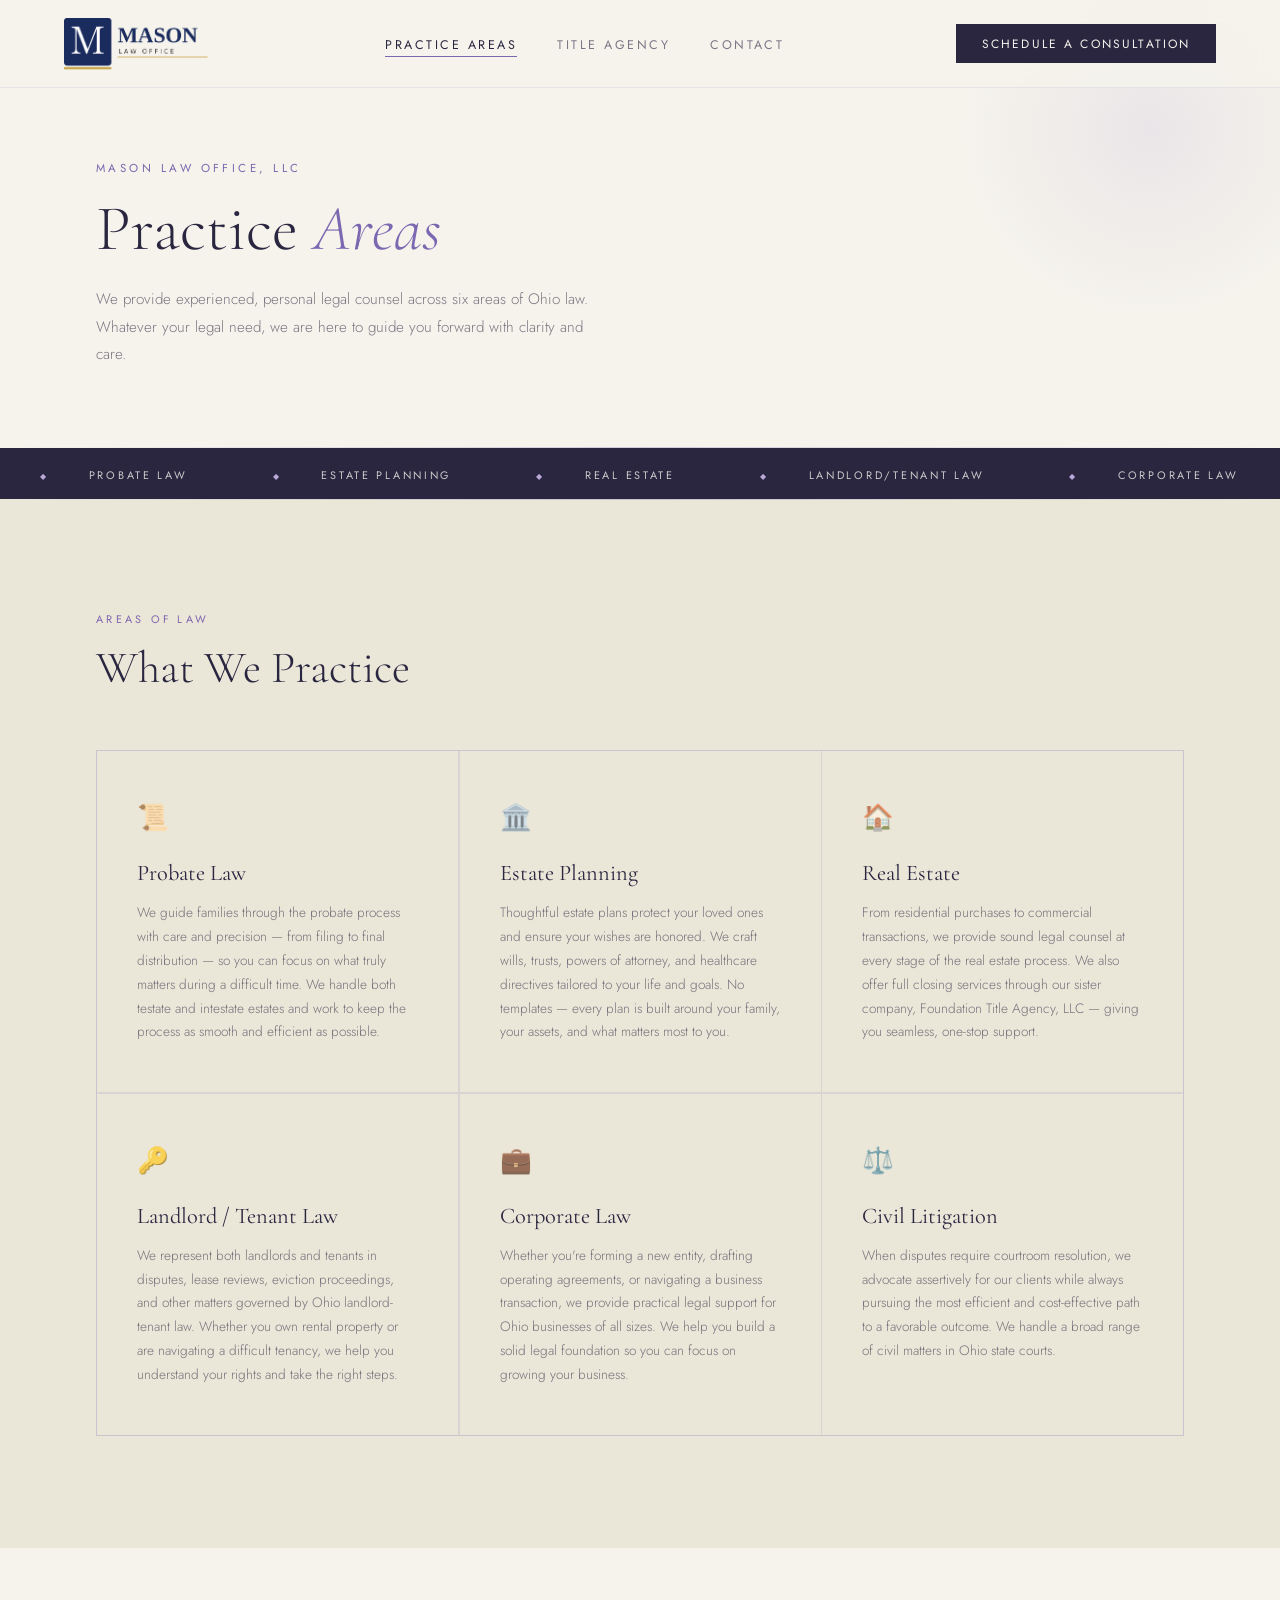
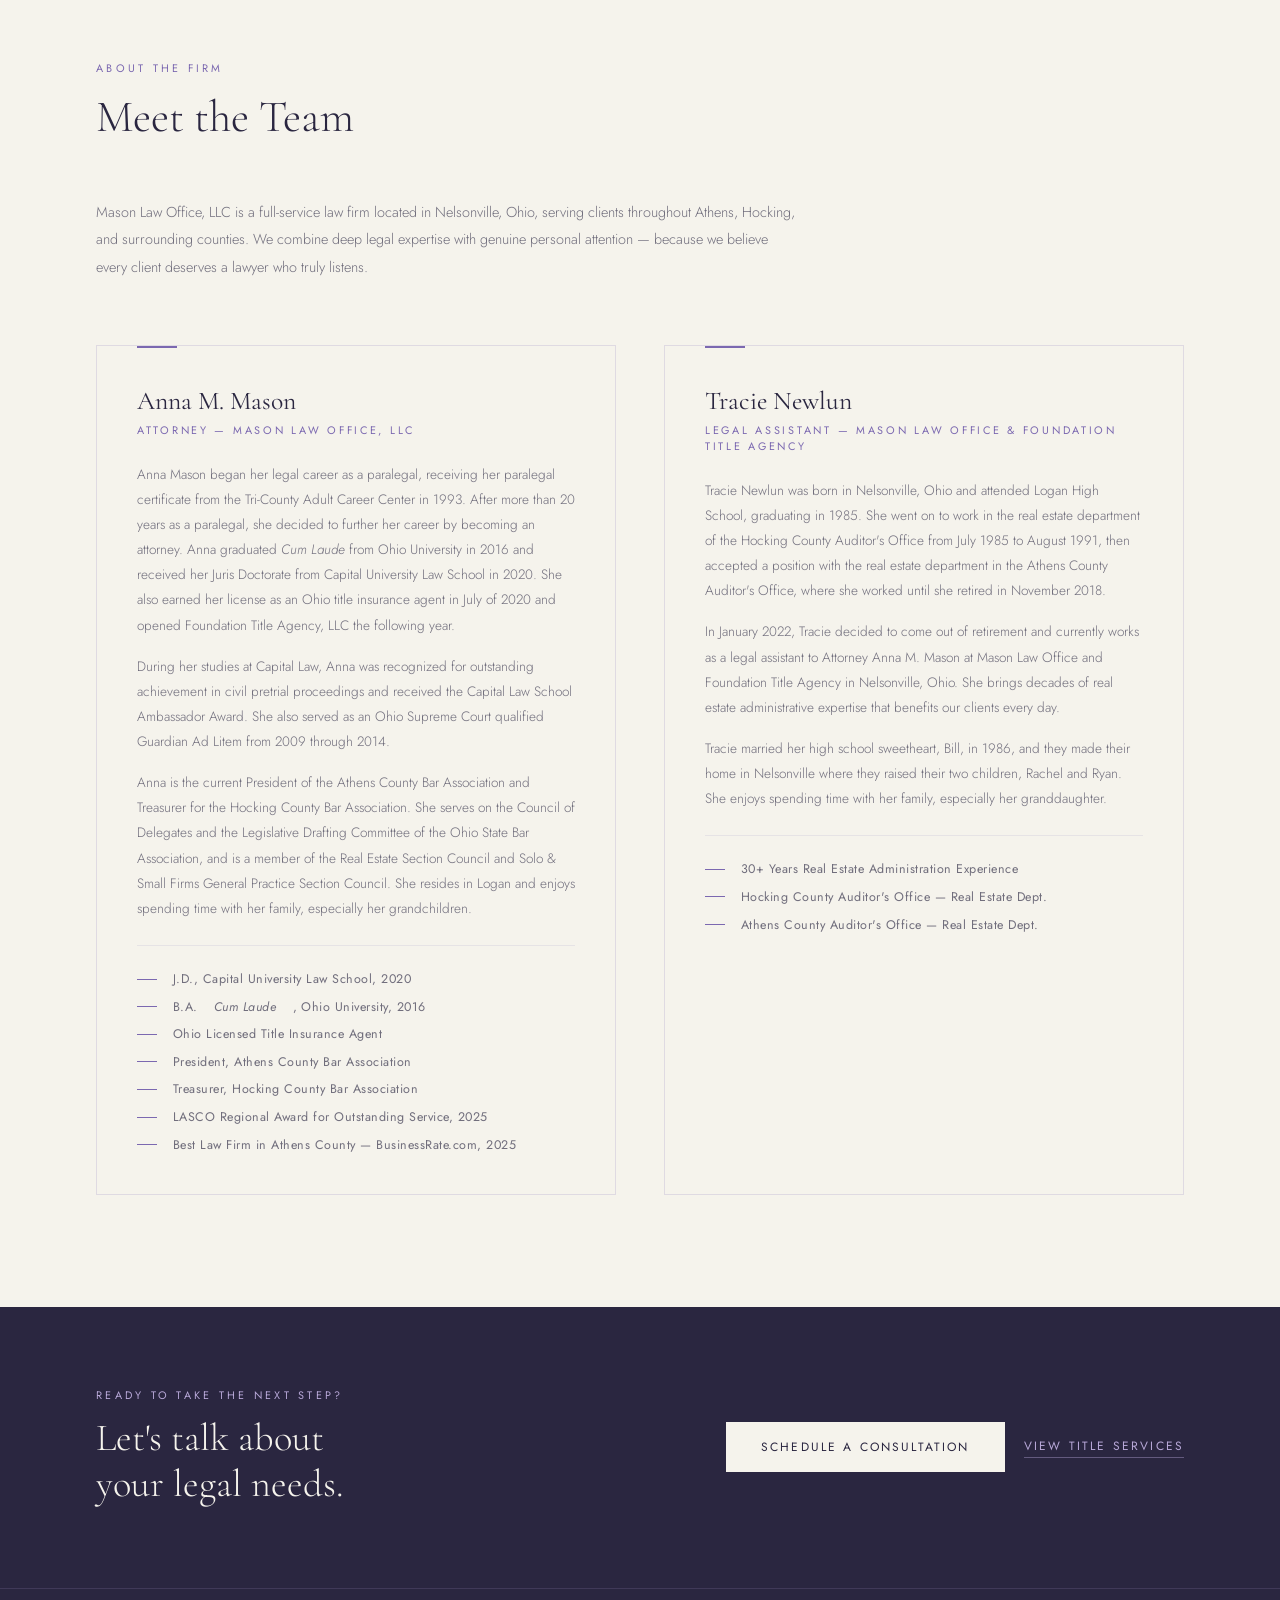
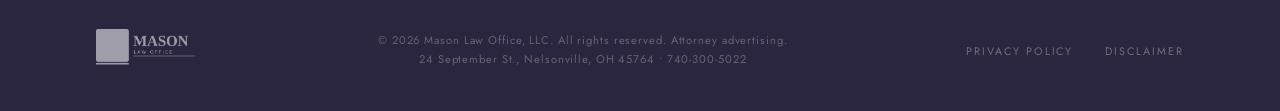
==== practice.html @ 4a32f4f4 "Add files via upload" ====
<!DOCTYPE html>
<html lang="en">
<head>
<meta charset="UTF-8" />
<meta name="viewport" content="width=device-width, initial-scale=1.0" />
<title>Practice Areas — Mason Law Office, LLC</title>
<link rel="stylesheet" href="style.css" />
<style>
  /* ── PRACTICE PAGE STYLES ── */

  /* PRACTICE GRID */
  #practice { background: var(--cream-dk); position: relative; }
  #practice::before { content: ''; position: absolute; top: 0; left: 0; right: 0; height: 1px; background: linear-gradient(to right, transparent, rgba(123,104,176,0.3), transparent); }
  .practice-grid { display: grid; grid-template-columns: repeat(3, 1fr); gap: 1.5px; background: rgba(123,104,176,0.15); border: 1.5px solid rgba(123,104,176,0.15); }
  .practice-card { background: var(--cream-dk); padding: 3rem 2.5rem; transition: background 0.3s; position: relative; overflow: hidden; }
  .practice-card::after { content: ''; position: absolute; bottom: 0; left: 0; height: 2px; width: 0; background: var(--lavender-dk); transition: width 0.4s ease; }
  .practice-card:hover { background: #E8E2F5; }
  .practice-card:hover::after { width: 100%; }
  .card-icon { font-size: 1.6rem; margin-bottom: 1.5rem; display: block; opacity: 0.75; }
  .card-title { font-family: 'Cormorant Garamond', serif; font-size: 1.4rem; font-weight: 400; color: var(--ink); margin-bottom: 0.9rem; line-height: 1.2; }
  .card-body { font-size: 0.85rem; font-weight: 300; line-height: 1.75; color: rgba(42,38,64,0.6); }

  /* ABOUT / TEAM */
  #about { background: var(--cream); }
  .about-intro { max-width: 700px; margin-bottom: 4rem; }
  .about-body { font-size: 0.9rem; font-weight: 300; line-height: 1.9; color: rgba(42,38,64,0.65); margin-bottom: 1.5rem; }
  .team-grid { display: grid; grid-template-columns: 1fr 1fr; gap: 3rem; }
  .team-card { border: 1px solid rgba(123,104,176,0.18); padding: 2.5rem; position: relative; background: var(--cream); transition: box-shadow 0.3s; }
  .team-card:hover { box-shadow: 0 8px 32px rgba(123,104,176,0.1); }
  .team-card::before { content: ''; position: absolute; top: 0; left: 2.5rem; width: 40px; height: 2px; background: var(--lavender-dk); }
  .team-name { font-family: 'Cormorant Garamond', serif; font-size: 1.6rem; font-weight: 400; color: var(--ink); margin-bottom: 0.3rem; line-height: 1.2; }
  .team-role { font-size: 0.68rem; letter-spacing: 0.25em; text-transform: uppercase; color: var(--lavender-dk); margin-bottom: 1.5rem; display: block; }
  .team-bio { font-size: 0.85rem; font-weight: 300; line-height: 1.85; color: rgba(42,38,64,0.65); }
  .team-bio + .team-bio { margin-top: 1rem; }
  .credentials { display: flex; flex-direction: column; gap: 0.6rem; margin-top: 1.5rem; padding-top: 1.5rem; border-top: 1px solid rgba(123,104,176,0.12); }
  .cred-item { display: flex; align-items: center; gap: 1rem; font-size: 0.78rem; letter-spacing: 0.04em; color: rgba(42,38,64,0.65); }
  .cred-item::before { content: ''; width: 20px; height: 1px; background: var(--lavender-dk); flex-shrink: 0; }

  /* CTA BAND */
  .cta-band {
    background: var(--ink); padding: 5rem 6rem;
    display: flex; align-items: center; justify-content: space-between; gap: 3rem;
  }
  .cta-band-text {}
  .cta-band-label { font-size: 0.68rem; letter-spacing: 0.3em; text-transform: uppercase; color: var(--lavender); margin-bottom: 0.8rem; display: block; }
  .cta-band-title { font-family: 'Cormorant Garamond', serif; font-size: 2.4rem; font-weight: 300; color: var(--cream); line-height: 1.2; }
  .cta-band-actions { display: flex; gap: 1.2rem; align-items: center; flex-shrink: 0; }
  .btn-primary-light { font-size: 0.75rem; letter-spacing: 0.18em; text-transform: uppercase; color: var(--ink); background: var(--cream); padding: 1rem 2.2rem; text-decoration: none; transition: background 0.25s, transform 0.2s; display: inline-block; }
  .btn-primary-light:hover { background: var(--lavender); transform: translateY(-2px); }
  .btn-ghost-light { font-size: 0.75rem; letter-spacing: 0.18em; text-transform: uppercase; color: var(--lavender); text-decoration: none; border-bottom: 1px solid rgba(185,169,217,0.4); padding-bottom: 2px; }
  .btn-ghost-light:hover { color: var(--cream); border-color: var(--cream); }

  @media (max-width: 900px) {
    .practice-grid { grid-template-columns: 1fr; }
    .team-grid { grid-template-columns: 1fr; }
    .cta-band { flex-direction: column; align-items: flex-start; padding: 4rem 2rem; }
  }
</style>
</head>
<body>

<!-- NAV -->
<nav>
  <a class="nav-logo" href="index.html"><img src="mason_law_office_logo.png" alt="Mason Law Office, LLC" /></a>
  <ul class="nav-links">
    <li><a href="practice.html" class="active">Practice Areas</a></li>
    <li><a href="title.html">Title Agency</a></li>
    <li><a href="contact.html">Contact</a></li>
  </ul>
  <a class="nav-cta" href="contact.html">Schedule a Consultation</a>
</nav>

<!-- PAGE HEADER -->
<div class="page-header">
  <div class="page-header-accent"></div>
  <span class="page-header-eyebrow">Mason Law Office, LLC</span>
  <h1 class="page-header-title">Practice <em>Areas</em></h1>
  <p class="page-header-sub">We provide experienced, personal legal counsel across six areas of Ohio law. Whatever your legal need, we are here to guide you forward with clarity and care.</p>
</div>

<!-- MARQUEE -->
<div class="marquee-strip">
  <div class="marquee-track">
    <span>Probate Law</span>
    <span>Estate Planning</span>
    <span>Real Estate</span>
    <span>Landlord/Tenant Law</span>
    <span>Corporate Law</span>
    <span>Civil Litigation</span>
    <span>Probate Law</span>
    <span>Estate Planning</span>
    <span>Real Estate</span>
    <span>Landlord/Tenant Law</span>
    <span>Corporate Law</span>
    <span>Civil Litigation</span>
  </div>
</div>

<!-- PRACTICE AREAS GRID -->
<section id="practice">
  <span class="section-label">Areas of Law</span>
  <h2 class="section-title">What We Practice</h2>
  <div class="practice-grid">
    <div class="practice-card">
      <span class="card-icon">📜</span>
      <h3 class="card-title">Probate Law</h3>
      <p class="card-body">We guide families through the probate process with care and precision — from filing to final distribution — so you can focus on what truly matters during a difficult time. We handle both testate and intestate estates and work to keep the process as smooth and efficient as possible.</p>
    </div>
    <div class="practice-card">
      <span class="card-icon">🏛️</span>
      <h3 class="card-title">Estate Planning</h3>
      <p class="card-body">Thoughtful estate plans protect your loved ones and ensure your wishes are honored. We craft wills, trusts, powers of attorney, and healthcare directives tailored to your life and goals. No templates — every plan is built around your family, your assets, and what matters most to you.</p>
    </div>
    <div class="practice-card">
      <span class="card-icon">🏠</span>
      <h3 class="card-title">Real Estate</h3>
      <p class="card-body">From residential purchases to commercial transactions, we provide sound legal counsel at every stage of the real estate process. We also offer full closing services through our sister company, Foundation Title Agency, LLC — giving you seamless, one-stop support.</p>
    </div>
    <div class="practice-card">
      <span class="card-icon">🔑</span>
      <h3 class="card-title">Landlord / Tenant Law</h3>
      <p class="card-body">We represent both landlords and tenants in disputes, lease reviews, eviction proceedings, and other matters governed by Ohio landlord-tenant law. Whether you own rental property or are navigating a difficult tenancy, we help you understand your rights and take the right steps.</p>
    </div>
    <div class="practice-card">
      <span class="card-icon">💼</span>
      <h3 class="card-title">Corporate Law</h3>
      <p class="card-body">Whether you're forming a new entity, drafting operating agreements, or navigating a business transaction, we provide practical legal support for Ohio businesses of all sizes. We help you build a solid legal foundation so you can focus on growing your business.</p>
    </div>
    <div class="practice-card">
      <span class="card-icon">⚖️</span>
      <h3 class="card-title">Civil Litigation</h3>
      <p class="card-body">When disputes require courtroom resolution, we advocate assertively for our clients while always pursuing the most efficient and cost-effective path to a favorable outcome. We handle a broad range of civil matters in Ohio state courts.</p>
    </div>
  </div>
</section>

<!-- ABOUT / TEAM -->
<section id="about">
  <span class="section-label">About the Firm</span>
  <h2 class="section-title">Meet the Team</h2>
  <div class="about-intro">
    <p class="about-body">Mason Law Office, LLC is a full-service law firm located in Nelsonville, Ohio, serving clients throughout Athens, Hocking, and surrounding counties. We combine deep legal expertise with genuine personal attention — because we believe every client deserves a lawyer who truly listens.</p>
  </div>
  <div class="team-grid">
    <div class="team-card">
      <h3 class="team-name">Anna M. Mason</h3>
      <span class="team-role">Attorney &mdash; Mason Law Office, LLC</span>
      <p class="team-bio">Anna Mason began her legal career as a paralegal, receiving her paralegal certificate from the Tri-County Adult Career Center in 1993. After more than 20 years as a paralegal, she decided to further her career by becoming an attorney. Anna graduated <em>Cum Laude</em> from Ohio University in 2016 and received her Juris Doctorate from Capital University Law School in 2020. She also earned her license as an Ohio title insurance agent in July of 2020 and opened Foundation Title Agency, LLC the following year.</p>
      <p class="team-bio">During her studies at Capital Law, Anna was recognized for outstanding achievement in civil pretrial proceedings and received the Capital Law School Ambassador Award. She also served as an Ohio Supreme Court qualified Guardian Ad Litem from 2009 through 2014.</p>
      <p class="team-bio">Anna is the current President of the Athens County Bar Association and Treasurer for the Hocking County Bar Association. She serves on the Council of Delegates and the Legislative Drafting Committee of the Ohio State Bar Association, and is a member of the Real Estate Section Council and Solo &amp; Small Firms General Practice Section Council. She resides in Logan and enjoys spending time with her family, especially her grandchildren.</p>
      <div class="credentials">
        <div class="cred-item">J.D., Capital University Law School, 2020</div>
        <div class="cred-item">B.A. <em>Cum Laude</em>, Ohio University, 2016</div>
        <div class="cred-item">Ohio Licensed Title Insurance Agent</div>
        <div class="cred-item">President, Athens County Bar Association</div>
        <div class="cred-item">Treasurer, Hocking County Bar Association</div>
        <div class="cred-item">LASCO Regional Award for Outstanding Service, 2025</div>
        <div class="cred-item">Best Law Firm in Athens County &mdash; BusinessRate.com, 2025</div>
      </div>
    </div>
    <div class="team-card">
      <h3 class="team-name">Tracie Newlun</h3>
      <span class="team-role">Legal Assistant &mdash; Mason Law Office &amp; Foundation Title Agency</span>
      <p class="team-bio">Tracie Newlun was born in Nelsonville, Ohio and attended Logan High School, graduating in 1985. She went on to work in the real estate department of the Hocking County Auditor's Office from July 1985 to August 1991, then accepted a position with the real estate department in the Athens County Auditor's Office, where she worked until she retired in November 2018.</p>
      <p class="team-bio">In January 2022, Tracie decided to come out of retirement and currently works as a legal assistant to Attorney Anna M. Mason at Mason Law Office and Foundation Title Agency in Nelsonville, Ohio. She brings decades of real estate administrative expertise that benefits our clients every day.</p>
      <p class="team-bio">Tracie married her high school sweetheart, Bill, in 1986, and they made their home in Nelsonville where they raised their two children, Rachel and Ryan. She enjoys spending time with her family, especially her granddaughter.</p>
      <div class="credentials">
        <div class="cred-item">30+ Years Real Estate Administration Experience</div>
        <div class="cred-item">Hocking County Auditor's Office &mdash; Real Estate Dept.</div>
        <div class="cred-item">Athens County Auditor's Office &mdash; Real Estate Dept.</div>
      </div>
    </div>
  </div>
</section>

<!-- CTA BAND -->
<div class="cta-band">
  <div class="cta-band-text">
    <span class="cta-band-label">Ready to Take the Next Step?</span>
    <div class="cta-band-title">Let's talk about<br>your legal needs.</div>
  </div>
  <div class="cta-band-actions">
    <a class="btn-primary-light" href="contact.html">Schedule a Consultation</a>
    <a class="btn-ghost-light" href="title.html">View Title Services</a>
  </div>
</div>

<!-- FOOTER -->
<footer>
  <span class="footer-logo"><img src="mason_law_office_logo.png" alt="Mason Law Office, LLC" /></span>
  <span class="footer-copy">
    &copy; 2026 Mason Law Office, LLC. All rights reserved. Attorney advertising.<br>
    24 September St., Nelsonville, OH 45764 &bull; 740-300-5022
  </span>
  <ul class="footer-links">
    <li><a href="#">Privacy Policy</a></li>
    <li><a href="#">Disclaimer</a></li>
  </ul>
</footer>

</body>
</html>
---- style.css ----
/* ── Mason Law Office — Shared Stylesheet ── */
@import url('https://fonts.googleapis.com/css2?family=Cormorant+Garamond:ital,wght@0,300;0,400;0,600;1,300;1,400&family=Jost:wght@300;400;500&display=swap');

:root {
  --lavender:    #B9A9D9;
  --lavender-dk: #7B68B0;
  --cream:       #F5F3EC;
  --cream-dk:    #EAE6D8;
  --ink:         #2A2640;
  --ink-soft:    #3D3860;
}

*, *::before, *::after { box-sizing: border-box; margin: 0; padding: 0; }
html { scroll-behavior: smooth; }
body { font-family: 'Jost', sans-serif; background: var(--cream); color: var(--ink); overflow-x: hidden; }

/* ── NAV ── */
nav {
  position: fixed; top: 0; left: 0; right: 0; z-index: 100;
  display: flex; align-items: center; justify-content: space-between;
  padding: 1.1rem 4rem;
  background: rgba(245,243,236,0.94); backdrop-filter: blur(12px);
  border-bottom: 1px solid rgba(185,169,217,0.25);
}
.nav-logo img { height: 52px; width: auto; display: block; }
.nav-links { display: flex; gap: 2.5rem; list-style: none; }
.nav-links a {
  font-size: 0.78rem; letter-spacing: 0.2em; text-transform: uppercase;
  color: var(--ink); text-decoration: none; opacity: 0.6; transition: opacity 0.2s;
}
.nav-links a:hover,
.nav-links a.active { opacity: 1; }
.nav-links a.active { border-bottom: 1px solid var(--lavender-dk); padding-bottom: 2px; }
.nav-cta {
  font-size: 0.75rem; letter-spacing: 0.18em; text-transform: uppercase;
  color: var(--cream); background: var(--ink);
  padding: 0.65rem 1.6rem; text-decoration: none; transition: background 0.2s;
}
.nav-cta:hover { background: var(--lavender-dk); }

/* ── PAGE HEADER (inner pages) ── */
.page-header {
  padding: 10rem 6rem 5rem;
  background: var(--cream);
  position: relative;
  overflow: hidden;
}
.page-header::after {
  content: '';
  position: absolute;
  bottom: 0; left: 0; right: 0;
  height: 1px;
  background: linear-gradient(to right, transparent, rgba(123,104,176,0.3), transparent);
}
.page-header-eyebrow {
  font-size: 0.72rem; letter-spacing: 0.3em; text-transform: uppercase;
  color: var(--lavender-dk); margin-bottom: 1.2rem; display: block;
}
.page-header-title {
  font-family: 'Cormorant Garamond', serif;
  font-size: clamp(3rem, 5vw, 5.2rem);
  font-weight: 300; line-height: 1.05; color: var(--ink);
}
.page-header-title em { font-style: italic; color: var(--lavender-dk); }
.page-header-sub {
  font-size: 0.95rem; font-weight: 300; line-height: 1.8;
  color: rgba(42,38,64,0.6); max-width: 55ch; margin-top: 1.5rem;
}
.page-header-accent {
  position: absolute;
  top: -60px; right: -60px;
  width: 380px; height: 380px; border-radius: 50%;
  background: radial-gradient(circle, rgba(185,169,217,0.18) 0%, transparent 70%);
  pointer-events: none;
}

/* ── MARQUEE ── */
.marquee-strip { background: var(--ink); padding: 0.85rem 0; overflow: hidden; white-space: nowrap; }
.marquee-track { display: inline-block; animation: marquee 28s linear infinite; }
.marquee-track span { font-size: 0.68rem; letter-spacing: 0.25em; text-transform: uppercase; color: rgba(245,243,236,0.8); margin: 0 2.5rem; }
.marquee-track span::before { content: '◆'; margin-right: 2.5rem; color: var(--lavender); font-size: 0.5rem; }
@keyframes marquee { from { transform: translateX(0); } to { transform: translateX(-50%); } }

/* ── SECTION BASE ── */
section { padding: 7rem 6rem; }
.section-label { font-size: 0.68rem; letter-spacing: 0.3em; text-transform: uppercase; color: var(--lavender-dk); margin-bottom: 1rem; display: block; }
.section-title { font-family: 'Cormorant Garamond', serif; font-size: clamp(2.2rem, 3.5vw, 3.4rem); font-weight: 300; line-height: 1.15; color: var(--ink); margin-bottom: 3.5rem; }

/* ── BUTTONS ── */
.btn-primary {
  font-size: 0.75rem; letter-spacing: 0.18em; text-transform: uppercase;
  color: var(--cream); background: var(--ink); padding: 1rem 2.2rem;
  text-decoration: none; transition: background 0.25s, transform 0.2s; display: inline-block;
}
.btn-primary:hover { background: var(--lavender-dk); transform: translateY(-2px); }
.btn-ghost {
  font-size: 0.75rem; letter-spacing: 0.18em; text-transform: uppercase;
  color: var(--lavender-dk); text-decoration: none;
  border-bottom: 1px solid rgba(123,104,176,0.4); padding-bottom: 2px;
  transition: color 0.2s, border-color 0.2s;
}
.btn-ghost:hover { color: var(--ink); border-color: var(--ink); }

/* ── FOOTER ── */
footer {
  background: var(--ink); padding: 2.5rem 6rem;
  display: flex; align-items: center; justify-content: space-between;
  border-top: 1px solid rgba(185,169,217,0.15); flex-wrap: wrap; gap: 1rem;
}
.footer-logo img { height: 36px; width: auto; filter: brightness(0) invert(1) opacity(0.55); }
.footer-copy { font-size: 0.7rem; letter-spacing: 0.08em; color: rgba(245,243,236,0.3); text-align: center; line-height: 1.7; }
.footer-links { display: flex; gap: 2rem; list-style: none; }
.footer-links a { font-size: 0.68rem; letter-spacing: 0.18em; text-transform: uppercase; color: rgba(245,243,236,0.35); text-decoration: none; transition: color 0.2s; }
.footer-links a:hover { color: var(--lavender); }

/* ── ANIMATIONS ── */
.fade-up { opacity: 0; transform: translateY(28px); animation: fadeUp 0.8s ease forwards; }
.delay-1 { animation-delay: 0.15s; }
.delay-2 { animation-delay: 0.3s; }
.delay-3 { animation-delay: 0.45s; }
@keyframes fadeUp { to { opacity: 1; transform: translateY(0); } }
@keyframes spinSlow { from { transform: rotate(0deg); } to { transform: rotate(360deg); } }
.spin-slow { animation: spinSlow 60s linear infinite; transform-origin: center; }

/* ── RESPONSIVE ── */
@media (max-width: 900px) {
  nav { padding: 1.2rem 2rem; }
  .nav-links { display: none; }
  section { padding: 5rem 2rem; }
  .page-header { padding: 8rem 2rem 4rem; }
  footer { flex-direction: column; gap: 1rem; text-align: center; padding: 2rem; }
}
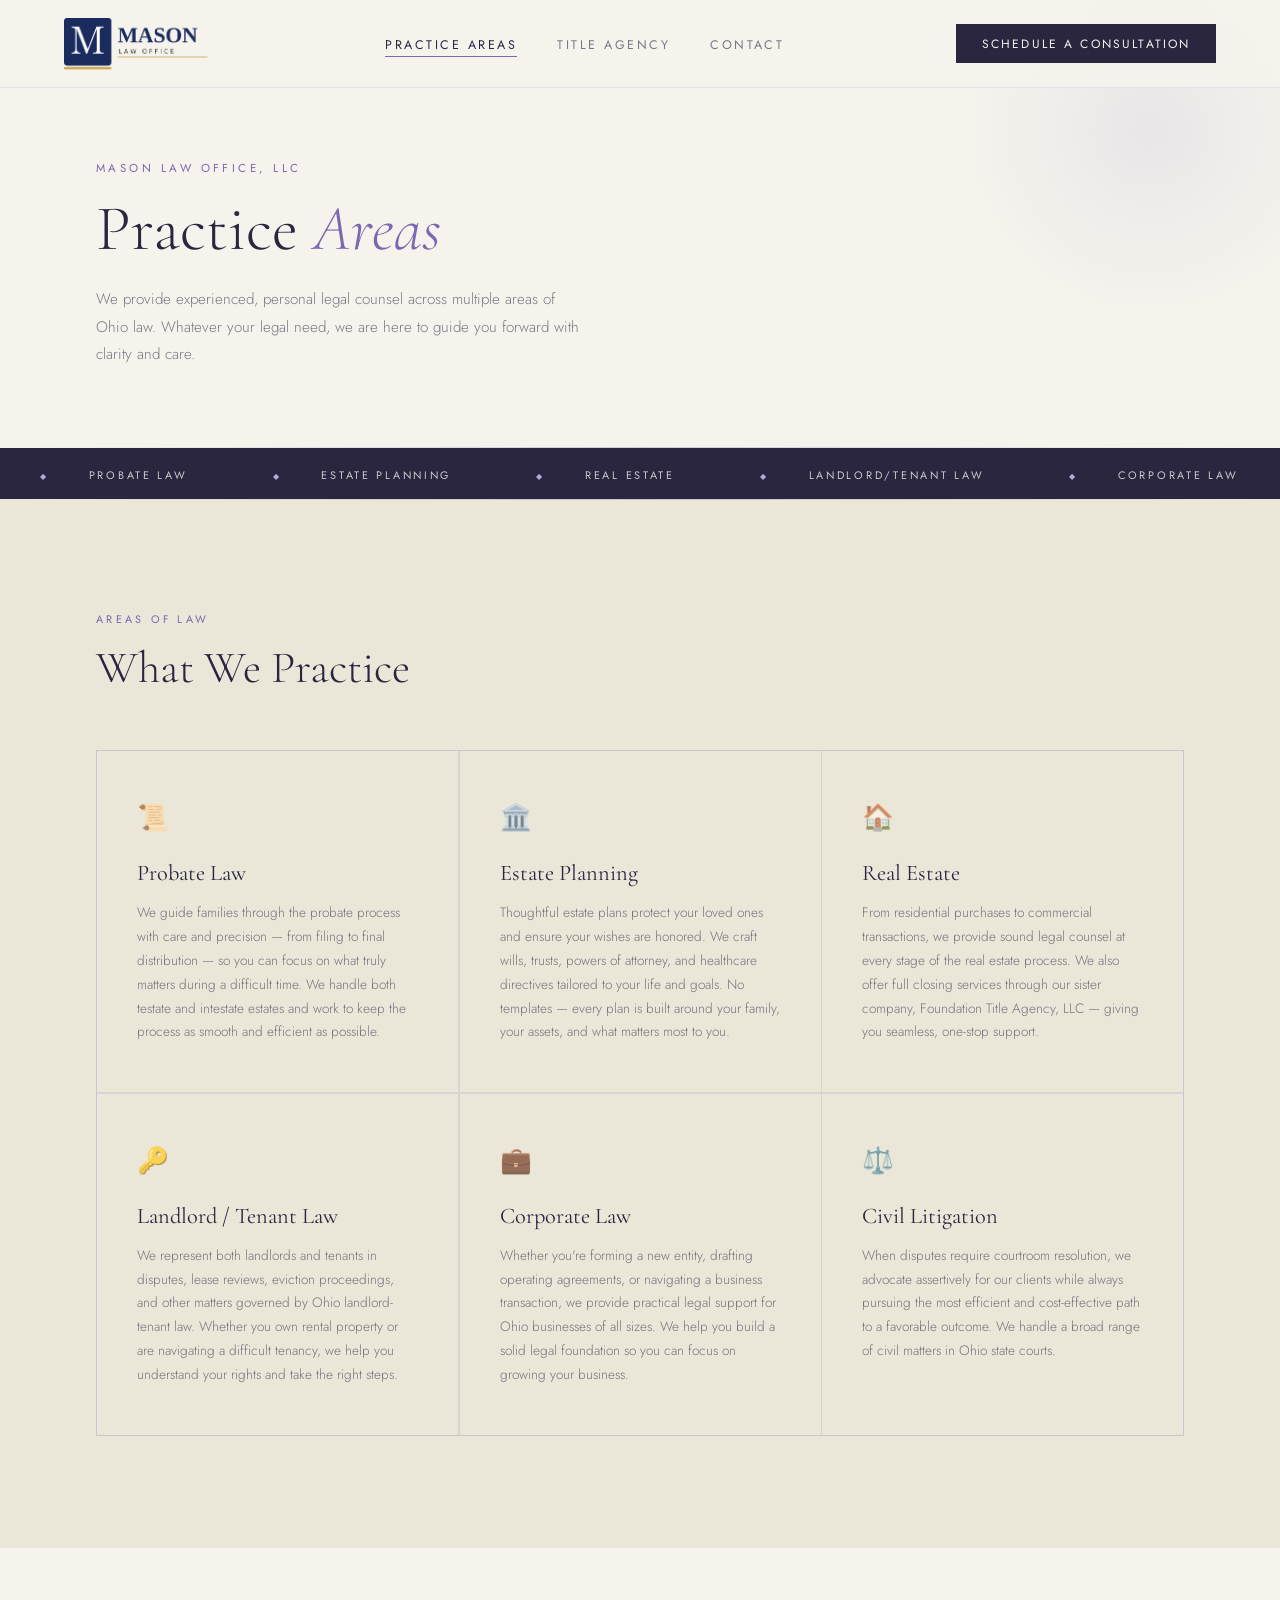
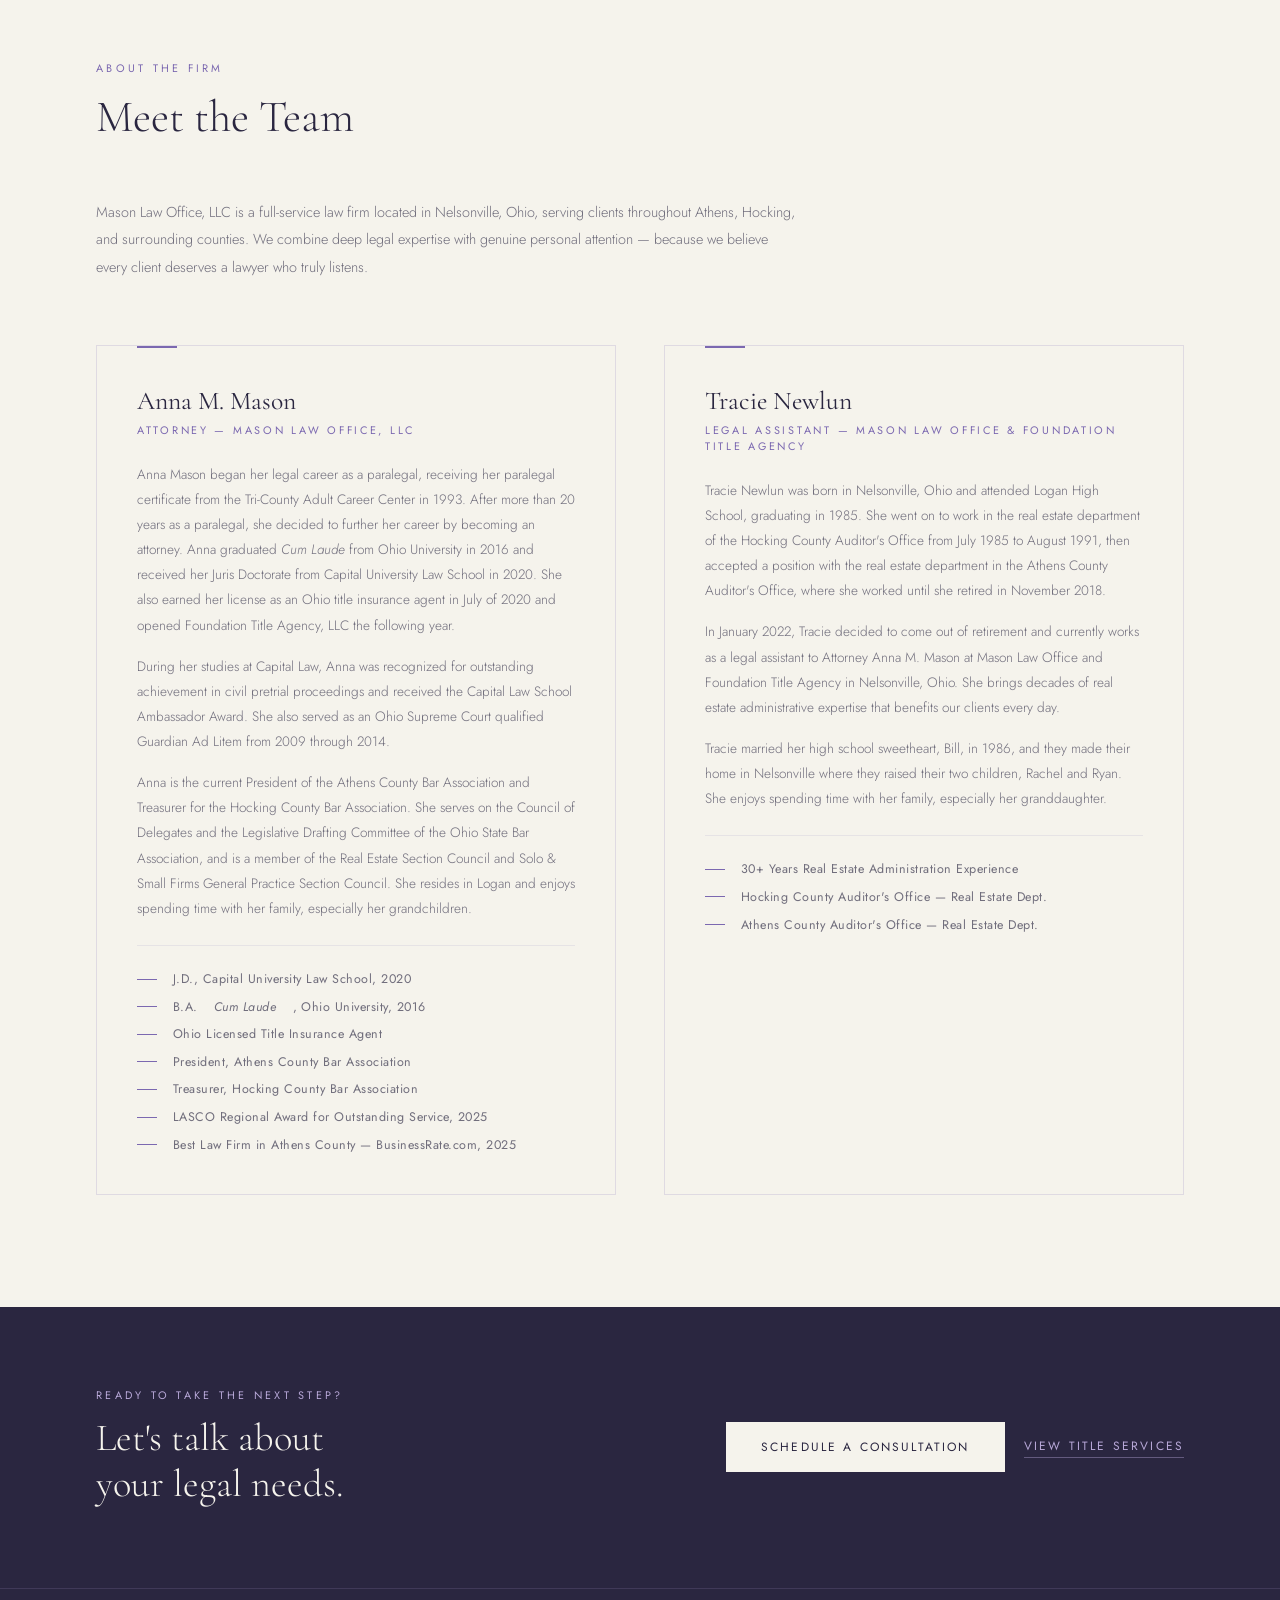
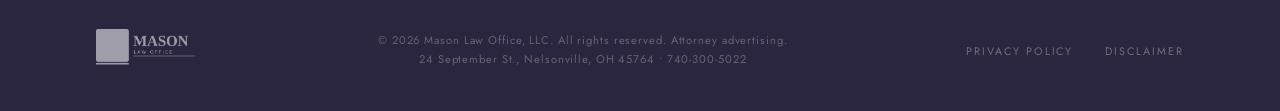
==== commit f4247f34: "Update practice.html remove "six areas"" ====
--- a/practice.html
+++ b/practice.html
@@ -75,7 +75,7 @@
   <div class="page-header-accent"></div>
   <span class="page-header-eyebrow">Mason Law Office, LLC</span>
   <h1 class="page-header-title">Practice <em>Areas</em></h1>
-  <p class="page-header-sub">We provide experienced, personal legal counsel across six areas of Ohio law. Whatever your legal need, we are here to guide you forward with clarity and care.</p>
+  <p class="page-header-sub">We provide experienced, personal legal counsel across multiple areas of Ohio law. Whatever your legal need, we are here to guide you forward with clarity and care.</p>
 </div>
 
 <!-- MARQUEE -->
